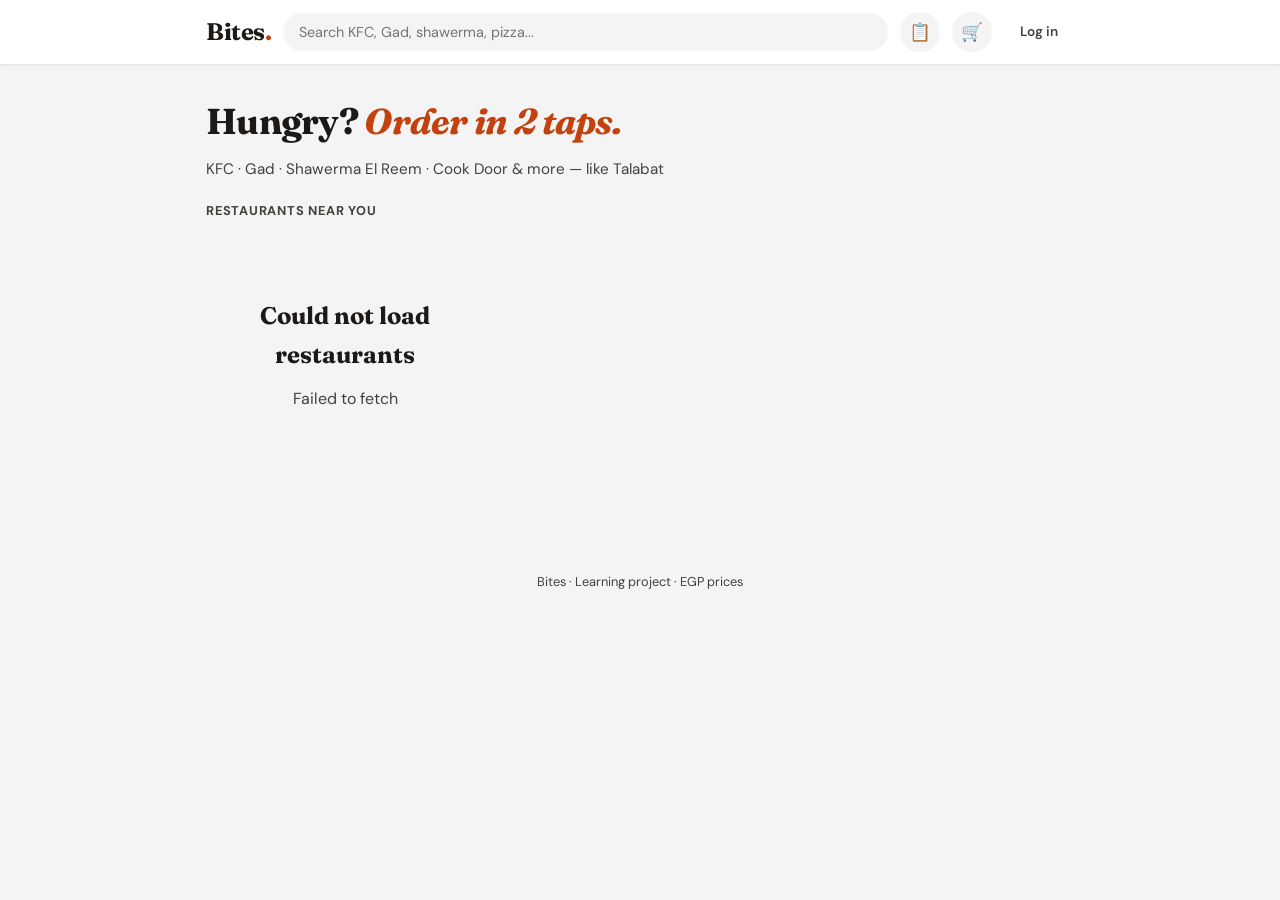
==== index.html @ cf58bb2b "Add files via upload" ====
<!DOCTYPE html>
<html lang="en">
<head>
  <meta charset="UTF-8">
  <meta name="viewport" content="width=device-width, initial-scale=1.0">
  <title>Bites — Order Food in Egypt</title>
  <link rel="stylesheet" href="css/styles.css">
</head>
<body class="app-body">
  <header class="app-header">
    <div class="app-header-inner">
      <a href="index.html" class="logo">Bites<span>.</span></a>
      <div class="header-search">
        <input type="search" id="home-search" placeholder="Search KFC, Gad, shawerma, pizza...">
      </div>
      <div class="nav-actions">
        <a href="orders.html" class="header-icon-btn" title="Orders">📋</a>
        <a href="cart.html" class="header-icon-btn cart-icon-btn" title="Cart">
          🛒
          <span id="cart-count" class="cart-badge">0</span>
        </a>
        <div id="auth-links" class="header-auth">
          <a href="login.html" class="btn btn-ghost btn-sm">Log in</a>
        </div>
        <div id="user-menu" class="header-user">
          <span id="user-name"></span>
          <a href="admin.html" id="admin-link" style="display:none">Admin</a>
          <a href="#" id="logout-btn">Logout</a>
        </div>
      </div>
    </div>
  </header>

  <main class="app-main">
    <section class="hero-compact">
      <h1>Hungry? <em>Order in 2 taps.</em></h1>
      <p>KFC · Gad · Shawerma El Reem · Cook Door & more — like Talabat</p>
    </section>

    <section class="section-tight">
      <div class="section-label">Restaurants near you</div>
      <div id="restaurants-grid" class="restaurants-grid">
        <div class="loading"><div class="spinner"></div></div>
      </div>
    </section>

    <section class="section-tight" id="quick-section">
      <div class="section-label">Quick picks — tap + to add</div>
      <div id="quick-picks" class="quick-picks-scroll"></div>
    </section>
  </main>

  <footer class="footer-mini">Bites · Learning project · EGP prices</footer>

  <script src="js/config.js"></script>
  <script src="js/utils.js"></script>
  <script src="js/api.js"></script>
  <script src="js/auth.js"></script>
  <script src="js/cart.js"></script>
  <script src="js/home.js"></script>
</body>
</html>
---- css/styles.css ----
@import url('https://fonts.googleapis.com/css2?family=DM+Sans:ital,opsz,wght@0,9..40,400;0,9..40,500;0,9..40,600;0,9..40,700;1,9..40,400&family=Fraunces:ital,opsz,wght@0,9..144,500;0,9..144,600;0,9..144,700;1,9..144,500&display=swap');

:root {
  --ink: #1c1917;
  --ink-soft: #44403c;
  --cream: #faf7f2;
  --cream-dark: #f0ebe3;
  --rust: #c2410c;
  --rust-hover: #9a3412;
  --sage: #4d7c5c;
  --sage-light: #e8f0ea;
  --gold: #b45309;
  --white: #ffffff;
  --border: #e7e0d6;
  --shadow: 0 4px 24px rgba(28, 25, 23, 0.08);
  --shadow-lg: 0 12px 48px rgba(28, 25, 23, 0.12);
  --radius: 12px;
  --radius-sm: 8px;
  --font-display: 'Fraunces', Georgia, serif;
  --font-body: 'DM Sans', system-ui, sans-serif;
  --nav-height: 72px;
}

*, *::before, *::after {
  box-sizing: border-box;
  margin: 0;
  padding: 0;
}

html {
  scroll-behavior: smooth;
}

body {
  font-family: var(--font-body);
  background: var(--cream);
  color: var(--ink);
  line-height: 1.6;
  min-height: 100vh;
}

img {
  max-width: 100%;
  display: block;
}

a {
  color: inherit;
  text-decoration: none;
}

button, input, select, textarea {
  font-family: inherit;
}

/* ── Navigation ── */
.navbar {
  position: sticky;
  top: 0;
  z-index: 100;
  height: var(--nav-height);
  background: rgba(250, 247, 242, 0.92);
  backdrop-filter: blur(12px);
  border-bottom: 1px solid var(--border);
}

.nav-inner {
  max-width: 1200px;
  margin: 0 auto;
  padding: 0 24px;
  height: 100%;
  display: flex;
  align-items: center;
  justify-content: space-between;
  gap: 24px;
}

.logo {
  font-family: var(--font-display);
  font-size: 1.5rem;
  font-weight: 700;
  letter-spacing: -0.02em;
  color: var(--ink);
}

.logo span {
  color: var(--rust);
}

.nav-links {
  display: flex;
  align-items: center;
  gap: 28px;
  list-style: none;
}

.nav-links a {
  font-size: 0.95rem;
  font-weight: 500;
  color: var(--ink-soft);
  transition: color 0.2s;
}

.nav-links a:hover,
.nav-links a.active {
  color: var(--ink);
}

.nav-actions {
  display: flex;
  align-items: center;
  gap: 12px;
}

#auth-links {
  display: flex;
  gap: 8px;
}

#user-menu {
  display: none;
  align-items: center;
  gap: 16px;
}

.user-greeting {
  font-size: 0.9rem;
  color: var(--ink-soft);
}

.cart-link {
  position: relative;
  display: flex;
  align-items: center;
  gap: 6px;
  padding: 8px 14px;
  background: var(--white);
  border: 1px solid var(--border);
  border-radius: 999px;
  font-weight: 500;
  font-size: 0.9rem;
  transition: border-color 0.2s, box-shadow 0.2s;
}

.cart-link:hover {
  border-color: var(--rust);
  box-shadow: var(--shadow);
}

.cart-badge {
  display: none;
  align-items: center;
  justify-content: center;
  min-width: 20px;
  height: 20px;
  padding: 0 6px;
  background: var(--rust);
  color: var(--white);
  font-size: 0.75rem;
  font-weight: 600;
  border-radius: 999px;
}

/* ── Buttons ── */
.btn {
  display: inline-flex;
  align-items: center;
  justify-content: center;
  gap: 8px;
  padding: 12px 24px;
  font-size: 0.95rem;
  font-weight: 600;
  border: none;
  border-radius: var(--radius-sm);
  cursor: pointer;
  transition: background 0.2s, transform 0.15s, box-shadow 0.2s;
}

.btn:active {
  transform: scale(0.98);
}

.btn-primary {
  background: var(--rust);
  color: var(--white);
}

.btn-primary:hover {
  background: var(--rust-hover);
  box-shadow: var(--shadow);
}

.btn-secondary {
  background: var(--white);
  color: var(--ink);
  border: 1px solid var(--border);
}

.btn-secondary:hover {
  border-color: var(--ink-soft);
}

.btn-ghost {
  background: transparent;
  color: var(--ink-soft);
  padding: 8px 16px;
}

.btn-ghost:hover {
  color: var(--ink);
  background: var(--cream-dark);
}

.btn-sm {
  padding: 8px 16px;
  font-size: 0.85rem;
}

.btn-block {
  width: 100%;
}

.btn:disabled {
  opacity: 0.5;
  cursor: not-allowed;
}

/* ── Hero ── */
.hero {
  max-width: 1200px;
  margin: 0 auto;
  padding: 48px 24px 32px;
  display: grid;
  grid-template-columns: 1fr 1fr;
  gap: 48px;
  align-items: center;
}

.hero-content h1 {
  font-family: var(--font-display);
  font-size: clamp(2.5rem, 5vw, 3.75rem);
  font-weight: 700;
  line-height: 1.1;
  letter-spacing: -0.03em;
  margin-bottom: 20px;
}

.hero-content h1 em {
  font-style: italic;
  color: var(--rust);
}

.hero-content p {
  font-size: 1.1rem;
  color: var(--ink-soft);
  margin-bottom: 32px;
  max-width: 440px;
}

.hero-actions {
  display: flex;
  gap: 12px;
  flex-wrap: wrap;
}

.hero-image {
  position: relative;
  border-radius: 20px;
  overflow: hidden;
  aspect-ratio: 4/3;
  box-shadow: var(--shadow-lg);
}

.hero-image img {
  width: 100%;
  height: 100%;
  object-fit: cover;
}

.hero-image::after {
  content: '';
  position: absolute;
  inset: 0;
  background: linear-gradient(135deg, transparent 60%, rgba(194, 65, 12, 0.15));
}

/* ── Sections ── */
.section {
  max-width: 1200px;
  margin: 0 auto;
  padding: 48px 24px;
}

.section-header {
  display: flex;
  align-items: flex-end;
  justify-content: space-between;
  margin-bottom: 32px;
  gap: 16px;
  flex-wrap: wrap;
}

.section-header h2 {
  font-family: var(--font-display);
  font-size: 2rem;
  font-weight: 600;
  letter-spacing: -0.02em;
}

.section-header p {
  color: var(--ink-soft);
  font-size: 0.95rem;
}

/* ── Filters ── */
.filters {
  display: flex;
  gap: 8px;
  flex-wrap: wrap;
  margin-bottom: 32px;
}

.filter-btn {
  padding: 8px 18px;
  background: var(--white);
  border: 1px solid var(--border);
  border-radius: 999px;
  font-size: 0.9rem;
  font-weight: 500;
  color: var(--ink-soft);
  cursor: pointer;
  transition: all 0.2s;
}

.filter-btn:hover {
  border-color: var(--ink-soft);
  color: var(--ink);
}

.filter-btn.active {
  background: var(--ink);
  border-color: var(--ink);
  color: var(--white);
}

.search-box {
  position: relative;
  max-width: 320px;
  width: 100%;
}

.search-box input {
  width: 100%;
  padding: 10px 16px 10px 40px;
  background: var(--white);
  border: 1px solid var(--border);
  border-radius: var(--radius-sm);
  font-size: 0.95rem;
  outline: none;
  transition: border-color 0.2s;
}

.search-box input:focus {
  border-color: var(--rust);
}

.search-box::before {
  content: '⌕';
  position: absolute;
  left: 14px;
  top: 50%;
  transform: translateY(-50%);
  color: var(--ink-soft);
  font-size: 1.1rem;
}

/* ── Menu Grid ── */
.menu-grid {
  display: grid;
  grid-template-columns: repeat(auto-fill, minmax(280px, 1fr));
  gap: 24px;
}

.menu-card {
  background: var(--white);
  border-radius: var(--radius);
  overflow: hidden;
  border: 1px solid var(--border);
  transition: transform 0.25s, box-shadow 0.25s;
}

.menu-card:hover {
  transform: translateY(-4px);
  box-shadow: var(--shadow-lg);
}

.menu-card-image {
  position: relative;
  aspect-ratio: 4/3;
  overflow: hidden;
}

.menu-card-image img {
  width: 100%;
  height: 100%;
  object-fit: cover;
  transition: transform 0.4s;
}

.menu-card:hover .menu-card-image img {
  transform: scale(1.05);
}

.menu-card-badge {
  position: absolute;
  top: 12px;
  left: 12px;
  padding: 4px 10px;
  background: var(--sage);
  color: var(--white);
  font-size: 0.75rem;
  font-weight: 600;
  border-radius: 999px;
  text-transform: uppercase;
  letter-spacing: 0.04em;
}

.menu-card-body {
  padding: 20px;
}

.menu-card-category {
  font-size: 0.8rem;
  font-weight: 600;
  color: var(--rust);
  text-transform: uppercase;
  letter-spacing: 0.06em;
  margin-bottom: 6px;
}

.menu-card-body h3 {
  font-family: var(--font-display);
  font-size: 1.2rem;
  font-weight: 600;
  margin-bottom: 8px;
}

.menu-card-body p {
  font-size: 0.9rem;
  color: var(--ink-soft);
  margin-bottom: 16px;
  display: -webkit-box;
  -webkit-line-clamp: 2;
  -webkit-box-orient: vertical;
  overflow: hidden;
}

.menu-card-footer {
  display: flex;
  align-items: center;
  justify-content: space-between;
}

.menu-price {
  font-family: var(--font-display);
  font-size: 1.25rem;
  font-weight: 700;
  color: var(--ink);
}

/* ── Auth Pages ── */
.auth-page {
  min-height: calc(100vh - var(--nav-height));
  display: flex;
  align-items: center;
  justify-content: center;
  padding: 48px 24px;
}

.auth-card {
  width: 100%;
  max-width: 420px;
  background: var(--white);
  border: 1px solid var(--border);
  border-radius: 16px;
  padding: 40px;
  box-shadow: var(--shadow);
}

.auth-card h1 {
  font-family: var(--font-display);
  font-size: 1.75rem;
  margin-bottom: 8px;
}

.auth-card .subtitle {
  color: var(--ink-soft);
  margin-bottom: 32px;
  font-size: 0.95rem;
}

.form-group {
  margin-bottom: 20px;
}

.form-group label {
  display: block;
  font-size: 0.85rem;
  font-weight: 600;
  margin-bottom: 6px;
  color: var(--ink);
}

.form-group input,
.form-group textarea,
.form-group select {
  width: 100%;
  padding: 12px 14px;
  background: var(--cream);
  border: 1px solid var(--border);
  border-radius: var(--radius-sm);
  font-size: 0.95rem;
  outline: none;
  transition: border-color 0.2s, box-shadow 0.2s;
}

.form-group input:focus,
.form-group textarea:focus,
.form-group select:focus {
  border-color: var(--rust);
  box-shadow: 0 0 0 3px rgba(194, 65, 12, 0.1);
}

.form-group textarea {
  resize: vertical;
  min-height: 80px;
}

.form-error {
  background: #fef2f2;
  color: #b91c1c;
  padding: 12px 16px;
  border-radius: var(--radius-sm);
  font-size: 0.9rem;
  margin-bottom: 20px;
  display: none;
}

.form-error.show {
  display: block;
}

.auth-footer {
  text-align: center;
  margin-top: 24px;
  font-size: 0.9rem;
  color: var(--ink-soft);
}

.auth-footer a {
  color: var(--rust);
  font-weight: 600;
}

/* ── Cart Page ── */
.cart-layout {
  display: grid;
  grid-template-columns: 1fr 360px;
  gap: 32px;
  align-items: start;
}

.cart-items {
  display: flex;
  flex-direction: column;
  gap: 16px;
}

.cart-item {
  display: flex;
  gap: 16px;
  background: var(--white);
  border: 1px solid var(--border);
  border-radius: var(--radius);
  padding: 16px;
}

.cart-item-image {
  width: 96px;
  height: 96px;
  border-radius: var(--radius-sm);
  overflow: hidden;
  flex-shrink: 0;
}

.cart-item-image img {
  width: 100%;
  height: 100%;
  object-fit: cover;
}

.cart-item-details {
  flex: 1;
}

.cart-item-details h3 {
  font-family: var(--font-display);
  font-size: 1.1rem;
  margin-bottom: 4px;
}

.cart-item-price {
  color: var(--rust);
  font-weight: 600;
}

.cart-item-actions {
  display: flex;
  align-items: center;
  gap: 12px;
  margin-top: 12px;
}

.qty-control {
  display: flex;
  align-items: center;
  gap: 0;
  border: 1px solid var(--border);
  border-radius: var(--radius-sm);
  overflow: hidden;
}

.qty-btn {
  width: 32px;
  height: 32px;
  background: var(--cream);
  border: none;
  cursor: pointer;
  font-size: 1.1rem;
  color: var(--ink);
  transition: background 0.2s;
}

.qty-btn:hover {
  background: var(--cream-dark);
}

.qty-value {
  width: 36px;
  text-align: center;
  font-weight: 600;
  font-size: 0.9rem;
}

.remove-btn {
  background: none;
  border: none;
  color: #b91c1c;
  font-size: 0.85rem;
  cursor: pointer;
  font-weight: 500;
}

.remove-btn:hover {
  text-decoration: underline;
}

.cart-summary {
  background: var(--white);
  border: 1px solid var(--border);
  border-radius: var(--radius);
  padding: 24px;
  position: sticky;
  top: calc(var(--nav-height) + 24px);
}

.cart-summary h2 {
  font-family: var(--font-display);
  font-size: 1.25rem;
  margin-bottom: 20px;
}

.summary-row {
  display: flex;
  justify-content: space-between;
  margin-bottom: 12px;
  font-size: 0.95rem;
  color: var(--ink-soft);
}

.summary-row.total {
  font-size: 1.1rem;
  font-weight: 700;
  color: var(--ink);
  padding-top: 16px;
  border-top: 1px solid var(--border);
  margin-top: 8px;
}

.empty-state {
  text-align: center;
  padding: 64px 24px;
  color: var(--ink-soft);
}

.empty-state h2 {
  font-family: var(--font-display);
  font-size: 1.5rem;
  color: var(--ink);
  margin-bottom: 12px;
}

.empty-state p {
  margin-bottom: 24px;
}

/* ── Orders ── */
.orders-list {
  display: flex;
  flex-direction: column;
  gap: 16px;
}

.order-card {
  background: var(--white);
  border: 1px solid var(--border);
  border-radius: var(--radius);
  padding: 24px;
}

.order-header {
  display: flex;
  justify-content: space-between;
  align-items: flex-start;
  margin-bottom: 16px;
  gap: 16px;
  flex-wrap: wrap;
}

.order-header h3 {
  font-family: var(--font-display);
  font-size: 1.1rem;
}

.order-date {
  font-size: 0.85rem;
  color: var(--ink-soft);
}

.status-badge {
  display: inline-block;
  padding: 4px 12px;
  border-radius: 999px;
  font-size: 0.8rem;
  font-weight: 600;
  text-transform: capitalize;
}

.status-Pending { background: #fef3c7; color: #92400e; }
.status-Confirmed { background: #dbeafe; color: #1e40af; }
.status-Preparing { background: #e0e7ff; color: #3730a3; }
.status-OutForDelivery { background: #d1fae5; color: #065f46; }
.status-Delivered { background: var(--sage-light); color: var(--sage); }
.status-Cancelled { background: #fee2e2; color: #991b1b; }

.order-items-list {
  font-size: 0.9rem;
  color: var(--ink-soft);
  margin-bottom: 12px;
}

.order-footer {
  display: flex;
  justify-content: space-between;
  align-items: center;
  padding-top: 12px;
  border-top: 1px solid var(--border);
}

.order-total {
  font-family: var(--font-display);
  font-size: 1.15rem;
  font-weight: 700;
}

/* ── Admin ── */
.admin-tabs {
  display: flex;
  gap: 4px;
  margin-bottom: 32px;
  background: var(--cream-dark);
  padding: 4px;
  border-radius: var(--radius-sm);
  width: fit-content;
}

.tab-btn {
  padding: 10px 20px;
  background: transparent;
  border: none;
  border-radius: 6px;
  font-weight: 500;
  font-size: 0.9rem;
  cursor: pointer;
  color: var(--ink-soft);
  transition: all 0.2s;
}

.tab-btn.active {
  background: var(--white);
  color: var(--ink);
  box-shadow: var(--shadow);
}

.admin-table-wrap {
  overflow-x: auto;
  background: var(--white);
  border: 1px solid var(--border);
  border-radius: var(--radius);
}

.admin-table {
  width: 100%;
  border-collapse: collapse;
  font-size: 0.9rem;
}

.admin-table th,
.admin-table td {
  padding: 14px 16px;
  text-align: left;
  border-bottom: 1px solid var(--border);
}

.admin-table th {
  background: var(--cream);
  font-weight: 600;
  font-size: 0.8rem;
  text-transform: uppercase;
  letter-spacing: 0.04em;
  color: var(--ink-soft);
}

.admin-table tr:last-child td {
  border-bottom: none;
}

.status-select {
  padding: 6px 10px;
  border: 1px solid var(--border);
  border-radius: 6px;
  font-size: 0.85rem;
  background: var(--white);
}

/* ── Toast ── */
.toast {
  position: fixed;
  bottom: 24px;
  right: 24px;
  background: var(--ink);
  color: var(--white);
  padding: 14px 24px;
  border-radius: var(--radius-sm);
  font-size: 0.9rem;
  font-weight: 500;
  box-shadow: var(--shadow-lg);
  transform: translateY(100px);
  opacity: 0;
  transition: transform 0.3s, opacity 0.3s;
  z-index: 200;
}

.toast.show {
  transform: translateY(0);
  opacity: 1;
}

/* ── Footer ── */
.footer {
  margin-top: 64px;
  padding: 32px 24px;
  background: var(--ink);
  color: rgba(255,255,255,0.7);
  text-align: center;
  font-size: 0.9rem;
}

.footer .logo {
  color: var(--white);
  margin-bottom: 8px;
  display: inline-block;
}

/* ── Loading ── */
.loading {
  text-align: center;
  padding: 48px;
  color: var(--ink-soft);
}

.spinner {
  width: 32px;
  height: 32px;
  border: 3px solid var(--border);
  border-top-color: var(--rust);
  border-radius: 50%;
  animation: spin 0.8s linear infinite;
  margin: 0 auto 16px;
}

@keyframes spin {
  to { transform: rotate(360deg); }
}

/* ── Responsive ── */
@media (max-width: 900px) {
  .hero {
    grid-template-columns: 1fr;
    gap: 32px;
  }

  .hero-image {
    order: -1;
    max-height: 320px;
  }

  .cart-layout {
    grid-template-columns: 1fr;
  }

  .cart-summary {
    position: static;
  }
}

@media (max-width: 640px) {
  .nav-links {
    display: none;
  }

  .section-header {
    flex-direction: column;
    align-items: flex-start;
  }
}

/* ══════════════════════════════════════
   MODERN APP UI — Multi-restaurant
   ══════════════════════════════════════ */

.app-body {
  padding-bottom: 88px;
  background: #f4f4f5;
}

.app-header {
  position: sticky;
  top: 0;
  z-index: 100;
  background: #fff;
  border-bottom: 1px solid #e4e4e7;
  box-shadow: 0 1px 8px rgba(0,0,0,0.04);
}

.app-header.simple .app-header-inner {
  grid-template-columns: auto 1fr auto;
}

.app-header-inner {
  max-width: 900px;
  margin: 0 auto;
  padding: 12px 16px;
  display: grid;
  grid-template-columns: auto 1fr auto;
  align-items: center;
  gap: 12px;
}

.header-search {
  flex: 1;
}

.header-search input {
  width: 100%;
  padding: 10px 16px;
  border: none;
  background: #f4f4f5;
  border-radius: 999px;
  font-size: 0.9rem;
  outline: none;
}

.header-search input:focus {
  background: #ebebed;
  box-shadow: 0 0 0 2px var(--rust);
}

.header-icon-btn {
  position: relative;
  width: 40px;
  height: 40px;
  display: flex;
  align-items: center;
  justify-content: center;
  border-radius: 50%;
  background: #f4f4f5;
  font-size: 1.1rem;
  text-decoration: none;
}

.cart-icon-btn .cart-badge {
  position: absolute;
  top: -2px;
  right: -2px;
  display: none;
  min-width: 18px;
  height: 18px;
  font-size: 0.7rem;
}

.header-auth, .header-user {
  display: flex;
  align-items: center;
  gap: 8px;
  font-size: 0.85rem;
}

.header-user { display: none; }
.header-user a { color: var(--rust); font-weight: 600; }

.page-title {
  font-family: var(--font-display);
  font-size: 1.1rem;
  text-align: center;
}

.back-link {
  font-size: 0.9rem;
  font-weight: 600;
  color: var(--ink-soft);
  white-space: nowrap;
}

.back-link:hover { color: var(--ink); }

.app-main {
  max-width: 900px;
  margin: 0 auto;
  padding: 0 16px 24px;
}

.hero-compact {
  padding: 28px 0 20px;
}

.hero-compact h1 {
  font-family: var(--font-display);
  font-size: clamp(1.75rem, 4vw, 2.25rem);
  font-weight: 700;
  letter-spacing: -0.02em;
  margin-bottom: 6px;
}

.hero-compact h1 em {
  font-style: italic;
  color: var(--rust);
}

.hero-compact p {
  color: var(--ink-soft);
  font-size: 0.95rem;
}

.section-tight {
  margin-bottom: 28px;
}

.section-label {
  font-size: 0.8rem;
  font-weight: 700;
  text-transform: uppercase;
  letter-spacing: 0.06em;
  color: var(--ink-soft);
  margin-bottom: 12px;
}

/* Restaurant cards */
.restaurants-grid {
  display: grid;
  grid-template-columns: repeat(auto-fill, minmax(260px, 1fr));
  gap: 16px;
}

.restaurant-card {
  background: #fff;
  border-radius: 16px;
  overflow: hidden;
  box-shadow: 0 2px 12px rgba(0,0,0,0.06);
  transition: transform 0.2s, box-shadow 0.2s;
  border-top: 4px solid var(--brand, var(--rust));
}

.restaurant-card:hover {
  transform: translateY(-3px);
  box-shadow: 0 8px 28px rgba(0,0,0,0.1);
}

.restaurant-card-img {
  position: relative;
  height: 140px;
  overflow: hidden;
}

.restaurant-card-img img {
  width: 100%;
  height: 100%;
  object-fit: cover;
}

.restaurant-emoji {
  position: absolute;
  bottom: 10px;
  left: 12px;
  font-size: 2rem;
  filter: drop-shadow(0 2px 4px rgba(0,0,0,0.3));
}

.restaurant-card-body {
  padding: 14px 16px 16px;
}

.restaurant-card-top {
  display: flex;
  justify-content: space-between;
  align-items: center;
  margin-bottom: 4px;
}

.restaurant-card-top h3 {
  font-family: var(--font-display);
  font-size: 1.15rem;
  font-weight: 700;
}

.rating {
  font-size: 0.85rem;
  font-weight: 600;
  color: #b45309;
}

.restaurant-card-body p {
  font-size: 0.82rem;
  color: var(--ink-soft);
  margin-bottom: 10px;
  display: -webkit-box;
  -webkit-line-clamp: 2;
  -webkit-box-orient: vertical;
  overflow: hidden;
}

.restaurant-meta {
  display: flex;
  gap: 12px;
  font-size: 0.78rem;
  color: var(--ink-soft);
  flex-wrap: wrap;
}

/* Quick picks */
.quick-picks-scroll {
  display: flex;
  gap: 12px;
  overflow-x: auto;
  padding-bottom: 8px;
  scroll-snap-type: x mandatory;
  -webkit-overflow-scrolling: touch;
}

.quick-picks-scroll::-webkit-scrollbar { display: none; }

.quick-item {
  flex: 0 0 220px;
  background: #fff;
  border-radius: 14px;
  padding: 12px;
  display: flex;
  align-items: center;
  gap: 10px;
  box-shadow: 0 2px 8px rgba(0,0,0,0.05);
  scroll-snap-align: start;
}

.quick-item img {
  width: 56px;
  height: 56px;
  border-radius: 10px;
  object-fit: cover;
  flex-shrink: 0;
}

.quick-item-info {
  flex: 1;
  min-width: 0;
  display: flex;
  flex-direction: column;
  gap: 2px;
}

.quick-item-rest {
  font-size: 0.7rem;
  color: var(--rust);
  font-weight: 600;
  text-transform: uppercase;
}

.quick-item-info strong {
  font-size: 0.85rem;
  white-space: nowrap;
  overflow: hidden;
  text-overflow: ellipsis;
}

.quick-item-info span:last-child {
  font-size: 0.8rem;
  font-weight: 700;
}

.quick-add-btn {
  width: 36px;
  height: 36px;
  border-radius: 50%;
  border: none;
  background: var(--rust);
  color: #fff;
  font-size: 1.3rem;
  font-weight: 600;
  cursor: pointer;
  flex-shrink: 0;
  line-height: 1;
  transition: transform 0.15s;
}

.quick-add-btn:active { transform: scale(0.9); }

/* Restaurant page */
.restaurant-header {
  max-width: 900px;
  margin: 0 auto;
}

.restaurant-hero {
  position: relative;
  height: 200px;
  overflow: hidden;
  border-radius: 0 0 20px 20px;
}

.restaurant-hero img {
  width: 100%;
  height: 100%;
  object-fit: cover;
}

.restaurant-hero-overlay {
  position: absolute;
  inset: 0;
  background: linear-gradient(transparent 20%, rgba(0,0,0,0.75));
  display: flex;
  flex-direction: column;
  justify-content: flex-end;
  padding: 20px;
  color: #fff;
}

.restaurant-hero-emoji { font-size: 2rem; margin-bottom: 4px; }

.restaurant-hero-overlay h1 {
  font-family: var(--font-display);
  font-size: 1.75rem;
  font-weight: 700;
}

.restaurant-hero-meta {
  display: flex;
  gap: 14px;
  font-size: 0.85rem;
  opacity: 0.9;
  margin-top: 4px;
}

.restaurant-main { margin-top: -8px; }

.menu-toolbar { padding: 12px 0 8px; }

.search-box.compact input {
  width: 100%;
  padding: 10px 14px;
  border: 1px solid #e4e4e7;
  border-radius: 10px;
  background: #fff;
  font-size: 0.9rem;
  outline: none;
}

.filter-pills {
  display: flex;
  gap: 8px;
  overflow-x: auto;
  padding-bottom: 12px;
  -webkit-overflow-scrolling: touch;
}

.filter-pills::-webkit-scrollbar { display: none; }

.filter-pill {
  flex-shrink: 0;
  padding: 8px 16px;
  border: none;
  border-radius: 999px;
  background: #fff;
  font-size: 0.85rem;
  font-weight: 600;
  color: var(--ink-soft);
  cursor: pointer;
  box-shadow: 0 1px 4px rgba(0,0,0,0.06);
}

.filter-pill.active {
  background: var(--ink);
  color: #fff;
}

.menu-list {
  display: flex;
  flex-direction: column;
  gap: 2px;
}

.menu-row {
  display: flex;
  align-items: center;
  gap: 12px;
  background: #fff;
  padding: 12px;
  border-radius: 12px;
  margin-bottom: 8px;
}

.menu-row-img {
  width: 72px;
  height: 72px;
  border-radius: 10px;
  object-fit: cover;
  flex-shrink: 0;
}

.menu-row-info {
  flex: 1;
  min-width: 0;
}

.menu-row-info h3 {
  font-size: 0.95rem;
  font-weight: 600;
  margin-bottom: 2px;
}

.menu-row-info p {
  font-size: 0.78rem;
  color: var(--ink-soft);
  display: -webkit-box;
  -webkit-line-clamp: 1;
  -webkit-box-orient: vertical;
  overflow: hidden;
  margin-bottom: 4px;
}

.menu-row-price {
  font-weight: 700;
  font-size: 0.9rem;
  color: var(--rust);
}

.add-btn-round {
  width: 40px;
  height: 40px;
  border-radius: 50%;
  border: none;
  background: var(--rust);
  color: #fff;
  font-size: 1.4rem;
  font-weight: 600;
  cursor: pointer;
  flex-shrink: 0;
  line-height: 1;
  box-shadow: 0 2px 8px rgba(194,65,12,0.35);
}

.add-btn-round:active { transform: scale(0.92); }

.inline-qty {
  display: flex;
  align-items: center;
  gap: 0;
  background: var(--rust);
  border-radius: 999px;
  overflow: hidden;
  flex-shrink: 0;
}

.qty-btn-sm {
  width: 32px;
  height: 32px;
  border: none;
  background: transparent;
  color: #fff;
  font-size: 1.1rem;
  cursor: pointer;
  font-weight: 600;
}

.inline-qty span {
  min-width: 24px;
  text-align: center;
  color: #fff;
  font-weight: 700;
  font-size: 0.9rem;
}

/* Sticky cart bar */
.sticky-cart {
  position: fixed;
  bottom: 16px;
  left: 50%;
  transform: translateX(-50%) translateY(120px);
  z-index: 200;
  display: flex;
  align-items: center;
  justify-content: space-between;
  gap: 16px;
  width: calc(100% - 32px);
  max-width: 500px;
  padding: 14px 20px;
  background: var(--ink);
  color: #fff;
  border-radius: 999px;
  text-decoration: none;
  font-weight: 600;
  font-size: 0.9rem;
  box-shadow: 0 8px 32px rgba(0,0,0,0.25);
  opacity: 0;
  transition: transform 0.35s cubic-bezier(0.34,1.56,0.64,1), opacity 0.3s;
  pointer-events: none;
}

.sticky-cart.visible {
  transform: translateX(-50%) translateY(0);
  opacity: 1;
  pointer-events: auto;
}

.sticky-cart-right {
  font-weight: 700;
}

/* Checkout */
.checkout-main { padding-top: 8px; }

.checkout-restaurant {
  background: #fff;
  padding: 14px 16px;
  border-radius: 12px;
  margin-bottom: 12px;
  font-size: 0.9rem;
}

.checkout-restaurant span { color: var(--ink-soft); display: block; font-size: 0.8rem; }

.checkout-items {
  background: #fff;
  border-radius: 12px;
  padding: 8px;
  margin-bottom: 12px;
}

.checkout-item {
  display: flex;
  align-items: center;
  gap: 12px;
  padding: 10px 8px;
  border-bottom: 1px solid #f4f4f5;
}

.checkout-item:last-child { border-bottom: none; }

.checkout-item img {
  width: 52px;
  height: 52px;
  border-radius: 8px;
  object-fit: cover;
}

.checkout-item-info {
  flex: 1;
  display: flex;
  flex-direction: column;
  gap: 2px;
}

.checkout-item-info strong { font-size: 0.9rem; }
.checkout-item-info span { font-size: 0.8rem; color: var(--rust); font-weight: 600; }

.checkout-section {
  background: #fff;
  border-radius: 12px;
  padding: 16px;
  margin-bottom: 12px;
}

.checkout-section h3 {
  font-size: 0.9rem;
  font-weight: 700;
  margin-bottom: 10px;
}

.checkout-section .optional {
  font-weight: 400;
  color: var(--ink-soft);
  font-size: 0.8rem;
}

.checkout-section textarea,
.checkout-section input[type="text"],
.checkout-section input[type="tel"] {
  width: 100%;
  padding: 12px;
  border: 1px solid #e4e4e7;
  border-radius: 10px;
  font-size: 0.9rem;
  outline: none;
  font-family: inherit;
}

.checkout-section textarea:focus,
.checkout-section input:focus {
  border-color: var(--rust);
}

.payment-grid {
  display: grid;
  grid-template-columns: 1fr 1fr;
  gap: 10px;
}

.payment-card {
  display: flex;
  align-items: center;
  gap: 10px;
  padding: 12px;
  border: 2px solid #e4e4e7;
  border-radius: 12px;
  cursor: pointer;
  transition: border-color 0.2s, background 0.2s;
}

.payment-card input { display: none; }

.payment-card.selected {
  border-color: var(--rust);
  background: #fff7ed;
}

.payment-icon { font-size: 1.5rem; }

.payment-info {
  display: flex;
  flex-direction: column;
  gap: 1px;
}

.payment-info strong { font-size: 0.82rem; }
.payment-info span { font-size: 0.7rem; color: var(--ink-soft); }

.payment-extra {
  margin-top: 12px;
}

.payment-extra label {
  display: block;
  font-size: 0.8rem;
  font-weight: 600;
  margin-bottom: 6px;
}

.payment-hint {
  margin-top: 10px;
  font-size: 0.8rem;
  color: var(--ink-soft);
  line-height: 1.4;
}

.checkout-summary {
  background: #fff;
  border-radius: 12px;
  padding: 16px;
  margin-bottom: 16px;
}

.btn-checkout {
  padding: 16px;
  font-size: 1rem;
  border-radius: 14px;
}

.footer-mini {
  text-align: center;
  padding: 20px;
  font-size: 0.8rem;
  color: var(--ink-soft);
}

.success-banner {
  background: #ecfdf5;
  border: 1px solid #6ee7b7;
  border-radius: 12px;
  padding: 16px;
  margin-bottom: 16px;
}

.success-banner strong { color: #065f46; display: block; margin-bottom: 4px; }
.success-banner p { font-size: 0.9rem; color: #047857; }

.fawry-code {
  margin-top: 10px;
  padding: 10px;
  background: #fff;
  border-radius: 8px;
  font-size: 0.85rem;
  color: #065f46;
}

.order-meta {
  display: flex;
  flex-direction: column;
  gap: 4px;
  font-size: 0.82rem;
  color: var(--ink-soft);
  margin-bottom: 8px;
}

@media (max-width: 500px) {
  .payment-grid { grid-template-columns: 1fr; }
  .app-header-inner { grid-template-columns: auto 1fr; }
  .header-search { grid-column: 1 / -1; order: 3; }
  .nav-actions { justify-self: end; }
}

/* ── Demo payment flow ── */
.pay-amount-box {
  background: linear-gradient(135deg, var(--ink) 0%, #3f3f46 100%);
  color: #fff;
  border-radius: 16px;
  padding: 24px;
  text-align: center;
  margin-bottom: 16px;
}

.pay-amount-box span { font-size: 0.85rem; opacity: 0.8; display: block; }
.pay-amount-box strong { font-family: var(--font-display); font-size: 2rem; display: block; margin: 4px 0; }
.pay-amount-box small { opacity: 0.7; font-size: 0.85rem; }

.demo-sandbox-banner {
  background: #eff6ff;
  border: 1px solid #93c5fd;
  color: #1e40af;
  padding: 12px 16px;
  border-radius: 10px;
  font-size: 0.85rem;
  margin-bottom: 16px;
}

.payment-tabs {
  display: grid;
  grid-template-columns: 1fr 1fr;
  gap: 8px;
}

.payment-tab {
  display: flex;
  flex-direction: column;
  align-items: center;
  gap: 4px;
  padding: 12px 8px;
  border: 2px solid #e4e4e7;
  border-radius: 12px;
  background: #fff;
  font-size: 0.78rem;
  font-weight: 600;
  cursor: pointer;
  transition: all 0.2s;
}

.payment-tab span:first-child { font-size: 1.4rem; }
.payment-tab.active { border-color: var(--rust); background: #fff7ed; color: var(--rust); }

.pay-panel-desc { font-size: 0.9rem; color: var(--ink-soft); margin-bottom: 16px; }

.cod-steps { display: flex; flex-direction: column; gap: 10px; }
.cod-step {
  display: flex;
  align-items: center;
  gap: 12px;
  font-size: 0.9rem;
  padding: 10px 12px;
  background: #f4f4f5;
  border-radius: 8px;
}
.cod-step span {
  width: 24px; height: 24px;
  background: var(--rust);
  color: #fff;
  border-radius: 50%;
  display: flex; align-items: center; justify-content: center;
  font-size: 0.75rem; font-weight: 700; flex-shrink: 0;
}

.card-preview {
  background: linear-gradient(135deg, #1e3a5f 0%, #0f172a 100%);
  border-radius: 14px;
  padding: 20px;
  color: #fff;
  margin-bottom: 20px;
  min-height: 140px;
  display: flex;
  flex-direction: column;
  justify-content: space-between;
}

.card-chip {
  width: 40px; height: 28px;
  background: linear-gradient(135deg, #fbbf24, #d97706);
  border-radius: 6px;
}

.card-number-preview {
  font-family: monospace;
  font-size: 1.15rem;
  letter-spacing: 0.12em;
  margin: 12px 0;
}

.card-preview-footer {
  display: flex;
  justify-content: space-between;
  font-size: 0.75rem;
  text-transform: uppercase;
  opacity: 0.85;
}

.form-row-2 {
  display: grid;
  grid-template-columns: 1fr 1fr;
  gap: 12px;
}

.otp-input {
  font-size: 1.5rem !important;
  letter-spacing: 0.3em;
  text-align: center;
  font-weight: 700;
}

.otp-sent-msg {
  background: #ecfdf5;
  color: #065f46;
  padding: 10px 14px;
  border-radius: 8px;
  font-size: 0.85rem;
  margin-bottom: 12px;
}

.fawry-code-display {
  background: #fefce8;
  border: 2px dashed #ca8a04;
  border-radius: 12px;
  padding: 20px;
  text-align: center;
  margin-top: 16px;
}

.fawry-code-display span { font-size: 0.8rem; color: var(--ink-soft); display: block; }
.fawry-code-display strong {
  font-family: monospace;
  font-size: 1.75rem;
  color: #a16207;
  display: block;
  margin: 8px 0;
  letter-spacing: 0.05em;
}

.fawry-amount { font-weight: 700; color: var(--ink); margin-top: 8px; }

.payment-overlay {
  position: fixed;
  inset: 0;
  background: rgba(0,0,0,0.55);
  display: flex;
  align-items: center;
  justify-content: center;
  z-index: 300;
  opacity: 0;
  pointer-events: none;
  transition: opacity 0.3s;
}

.payment-overlay.active { opacity: 1; pointer-events: auto; }

.processing-card {
  background: #fff;
  border-radius: 16px;
  padding: 40px 48px;
  text-align: center;
  box-shadow: var(--shadow-lg);
}

.processing-title { font-weight: 700; margin-top: 16px; font-size: 1.05rem; }
.processing-sub { color: var(--ink-soft); font-size: 0.9rem; margin-top: 4px; }

.demo-credentials {
  margin-top: 24px;
  padding: 16px;
  background: #f4f4f5;
  border-radius: 10px;
  font-size: 0.8rem;
  color: var(--ink-soft);
}

.demo-credentials h4 { color: var(--ink); margin-bottom: 8px; font-size: 0.85rem; }
.demo-credentials p { margin-bottom: 4px; }

.pay-status { font-weight: 600; }
.pay-Paid { color: #059669; }
.pay-PayOnDelivery { color: #b45309; }
.pay-Failed { color: #dc2626; }

.btn-success { background: #059669 !important; color: #fff !important; }
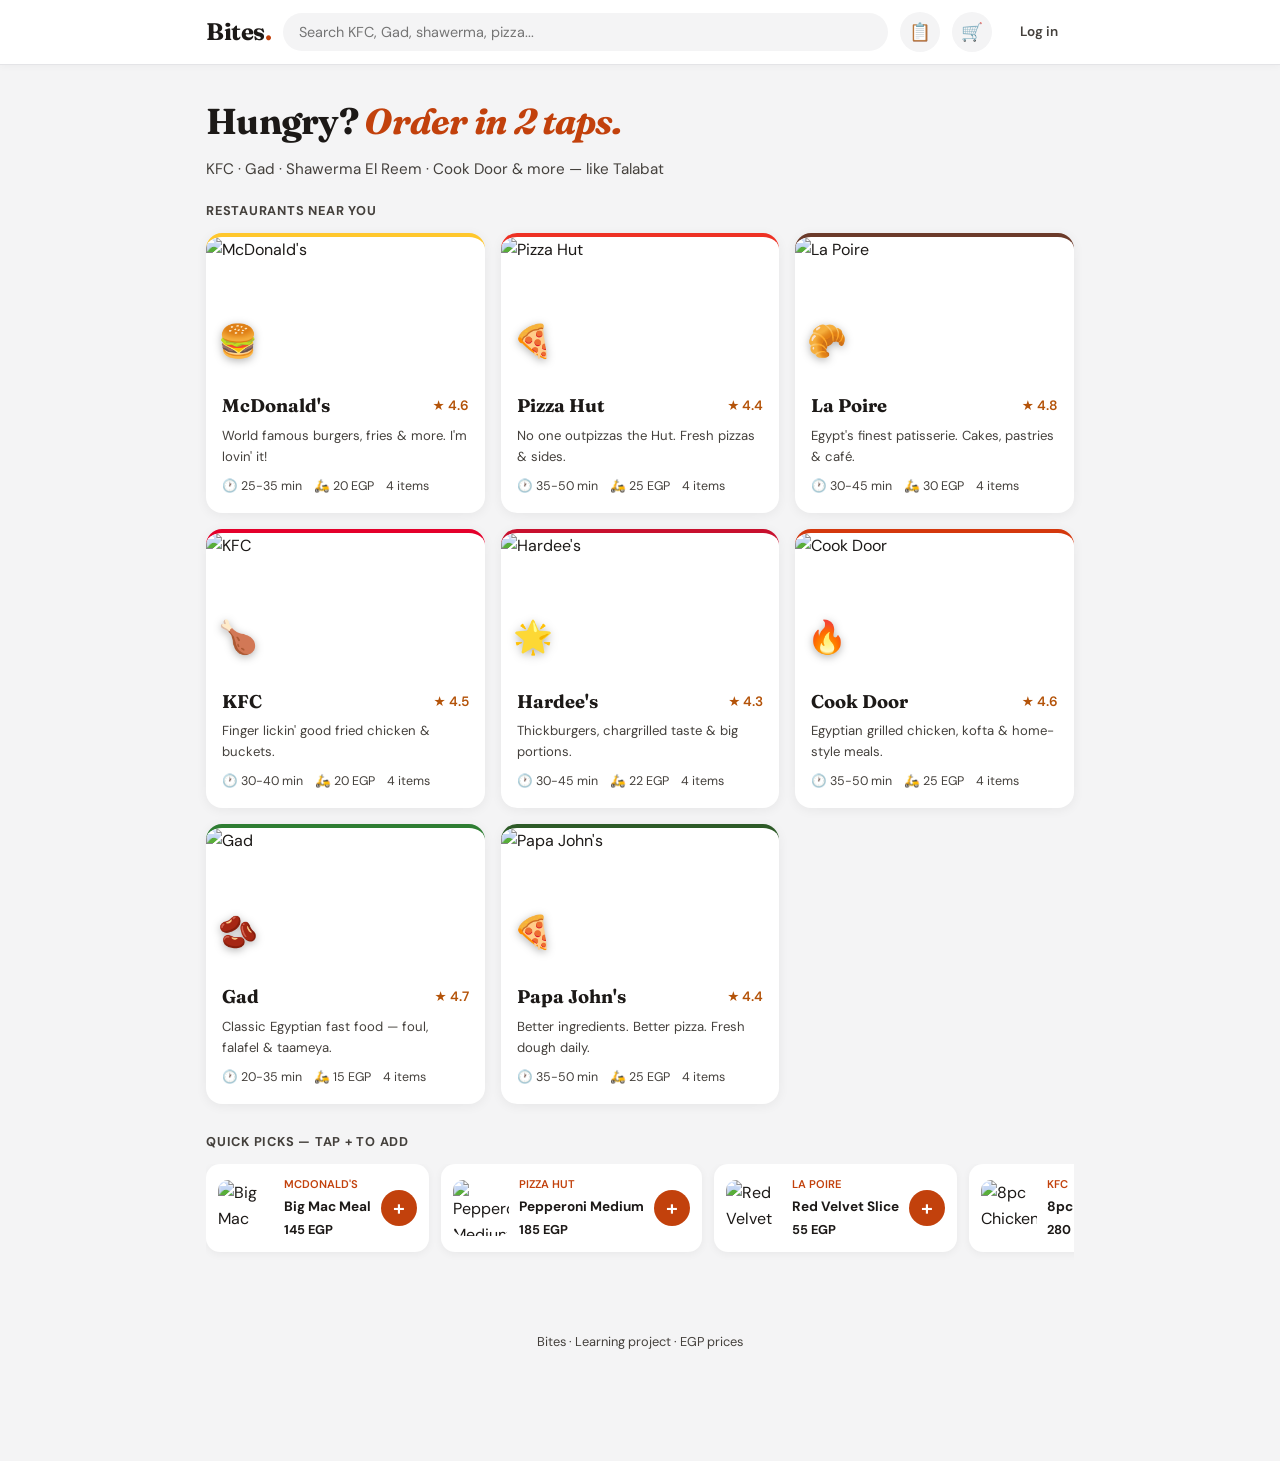
==== commit 5c971ac0: "Update index.html" ====
--- a/index.html
+++ b/index.html
@@ -54,6 +54,7 @@
 
   <script src="js/config.js"></script>
   <script src="js/utils.js"></script>
+  <script src="js/mock-data.js"></script>
   <script src="js/api.js"></script>
   <script src="js/auth.js"></script>
   <script src="js/cart.js"></script>
